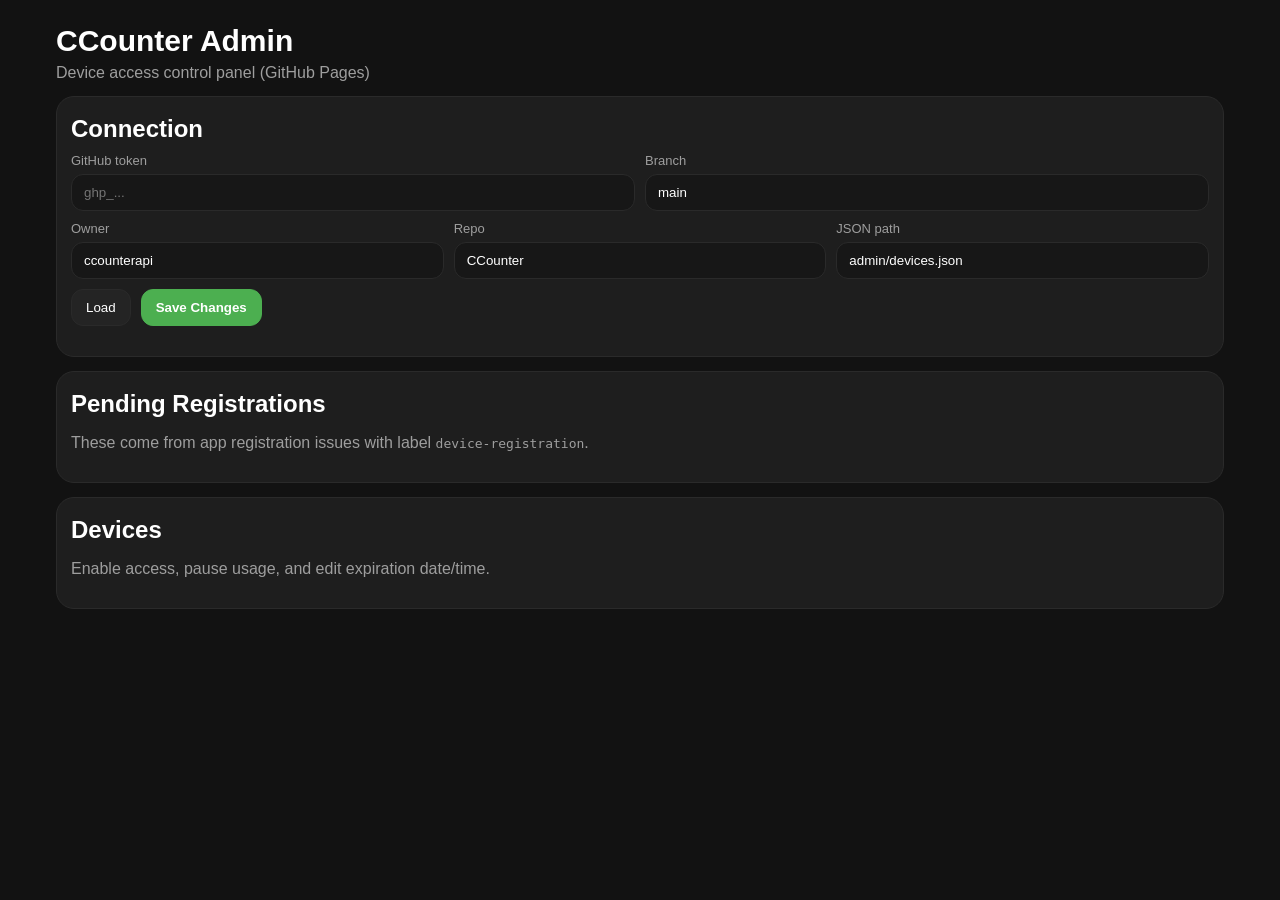
==== docs/index.html @ a03c414c "Add docs site for GitHub Pages admin panel" ====
<!doctype html>
<html lang="en">
<head>
  <meta charset="utf-8" />
  <meta name="viewport" content="width=device-width, initial-scale=1" />
  <title>CCounter Admin Panel</title>
  <link rel="stylesheet" href="./styles.css" />
</head>
<body>
  <main class="container">
    <header class="top">
      <h1>CCounter Admin</h1>
      <p>Device access control panel (GitHub Pages)</p>
    </header>

    <section class="card">
      <h2>Connection</h2>
      <div class="grid two">
        <label>
          GitHub token
          <input id="tokenInput" type="password" placeholder="ghp_..." />
        </label>
        <label>
          Branch
          <input id="branchInput" type="text" value="main" />
        </label>
      </div>
      <div class="grid three">
        <label>
          Owner
          <input id="ownerInput" type="text" value="ccounterapi" />
        </label>
        <label>
          Repo
          <input id="repoInput" type="text" value="CCounter" />
        </label>
        <label>
          JSON path
          <input id="pathInput" type="text" value="admin/devices.json" />
        </label>
      </div>
      <div class="actions">
        <button id="loadBtn" class="btn">Load</button>
        <button id="saveBtn" class="btn btn-primary">Save Changes</button>
      </div>
      <p id="statusText" class="muted"></p>
    </section>

    <section class="card">
      <h2>Pending Registrations</h2>
      <p class="muted">These come from app registration issues with label <code>device-registration</code>.</p>
      <div id="pendingWrap"></div>
    </section>

    <section class="card">
      <h2>Devices</h2>
      <p class="muted">Enable access, pause usage, and edit expiration date/time.</p>
      <div id="devicesWrap"></div>
    </section>
  </main>

  <script src="./panel.js"></script>
</body>
</html>
---- docs/styles.css ----
:root {
  --bg: #121212;
  --card: #1e1e1e;
  --border: #2a2a2a;
  --text: #ffffff;
  --muted: #9e9e9e;
  --accent: #4caf50;
  --danger: #ff5252;
}

* {
  box-sizing: border-box;
}

body {
  margin: 0;
  font-family: "Segoe UI", "Inter", sans-serif;
  background: var(--bg);
  color: var(--text);
}

.container {
  max-width: 1200px;
  margin: 0 auto;
  padding: 24px 16px 40px;
}

.top h1 {
  margin: 0;
  font-size: 30px;
}

.top p {
  margin: 6px 0 0;
  color: var(--muted);
}

.card {
  margin-top: 14px;
  border: 1px solid var(--border);
  background: var(--card);
  border-radius: 18px;
  padding: 14px;
}

.card h2 {
  margin: 4px 0 10px;
}

.grid {
  display: grid;
  gap: 10px;
  margin: 10px 0;
}

.grid.two {
  grid-template-columns: repeat(2, minmax(0, 1fr));
}

.grid.three {
  grid-template-columns: repeat(3, minmax(0, 1fr));
}

label {
  color: var(--muted);
  font-size: 13px;
  display: flex;
  flex-direction: column;
  gap: 6px;
}

input[type="text"],
input[type="password"],
input[type="datetime-local"] {
  width: 100%;
  border: 1px solid var(--border);
  background: #171717;
  color: var(--text);
  border-radius: 12px;
  padding: 10px 12px;
}

.actions {
  display: flex;
  gap: 10px;
  margin-top: 6px;
}

.btn {
  border: 1px solid var(--border);
  background: #242424;
  color: var(--text);
  border-radius: 12px;
  padding: 10px 14px;
  cursor: pointer;
}

.btn-primary {
  background: var(--accent);
  border-color: var(--accent);
  color: #fff;
  font-weight: 600;
}

.btn-outline {
  border-color: var(--accent);
  color: var(--accent);
}

.btn-danger {
  border-color: var(--danger);
  color: var(--danger);
}

.muted {
  color: var(--muted);
}

table {
  width: 100%;
  border-collapse: collapse;
  margin-top: 10px;
}

th, td {
  border-bottom: 1px solid var(--border);
  padding: 10px 8px;
  text-align: left;
  vertical-align: middle;
  font-size: 14px;
}

th {
  color: var(--muted);
  font-weight: 600;
}

.row-actions {
  display: flex;
  gap: 8px;
  flex-wrap: wrap;
}

.pill {
  display: inline-flex;
  padding: 3px 9px;
  border-radius: 999px;
  border: 1px solid var(--border);
  background: #181818;
  color: var(--muted);
  font-size: 12px;
}

.pill.green {
  border-color: var(--accent);
  color: var(--accent);
}

.pill.red {
  border-color: var(--danger);
  color: var(--danger);
}

@media (max-width: 900px) {
  .grid.two,
  .grid.three {
    grid-template-columns: 1fr;
  }
}
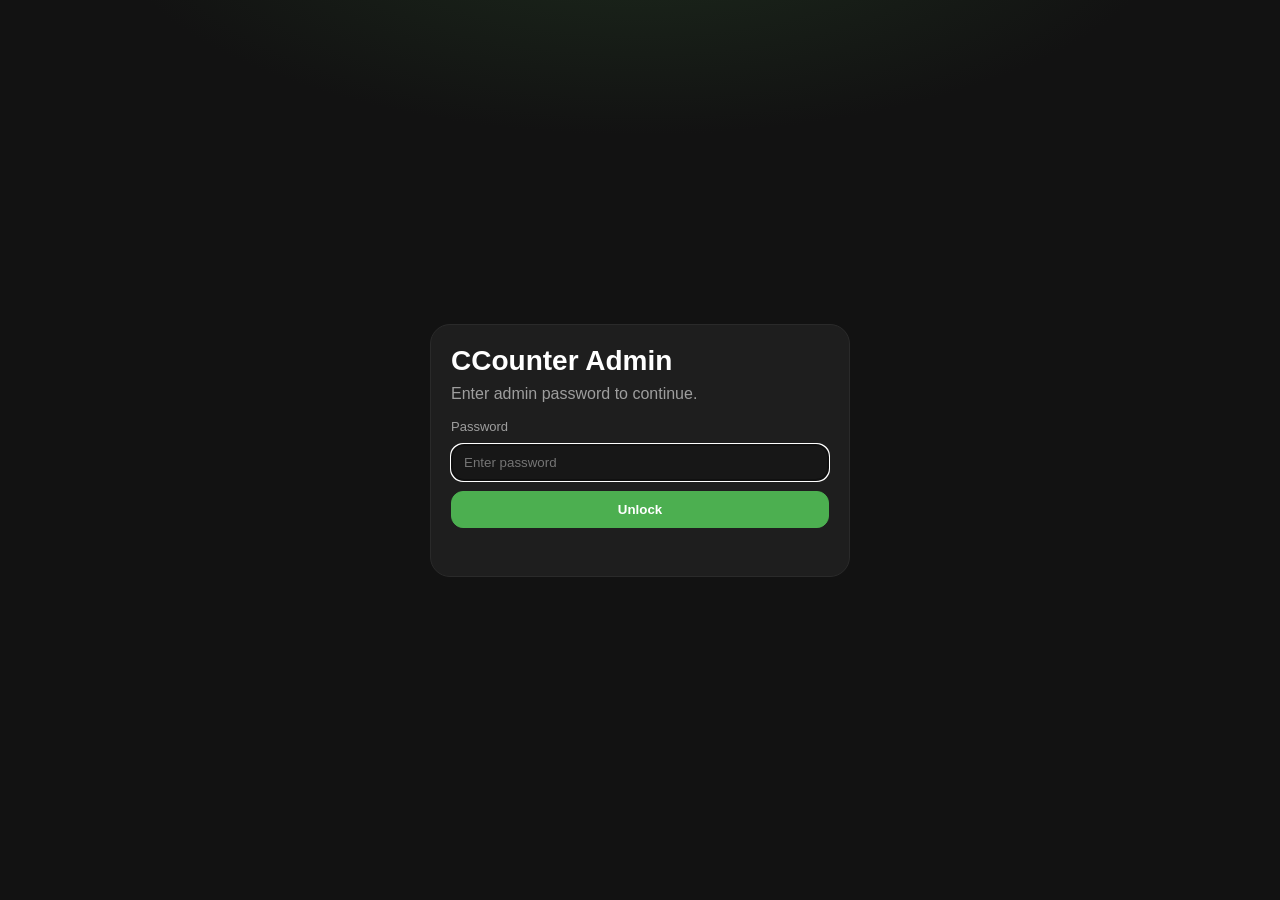
==== commit c27ebc4d: "Implement admin-managed API key flow and lock admin panel" ====
--- a/docs/index.html
+++ b/docs/index.html
@@ -7,7 +7,20 @@
   <link rel="stylesheet" href="./styles.css" />
 </head>
 <body>
-  <main class="container">
+  <div id="lockScreen" class="lock-screen">
+    <section class="lock-card">
+      <h1>CCounter Admin</h1>
+      <p>Enter admin password to continue.</p>
+      <form id="unlockForm" class="lock-form" autocomplete="off">
+        <label for="unlockInput">Password</label>
+        <input id="unlockInput" type="password" placeholder="Enter password" autocomplete="off" />
+        <button type="submit" class="btn btn-primary">Unlock</button>
+      </form>
+      <p id="unlockError" class="lock-error" aria-live="polite"></p>
+    </section>
+  </div>
+
+  <main id="adminApp" class="container hidden">
     <header class="top">
       <h1>CCounter Admin</h1>
       <p>Device access control panel (GitHub Pages)</p>
@@ -39,6 +52,13 @@
           <input id="pathInput" type="text" value="admin/devices.json" />
         </label>
       </div>
+      <div class="grid">
+        <label>
+          OpenAI API key (admin only)
+          <input id="apiKeyInput" type="password" placeholder="sk-..." autocomplete="off" />
+        </label>
+      </div>
+      <p class="muted">The key is saved to JSON only in encoded format: <code>base63-no-z</code>.</p>
       <div class="actions">
         <button id="loadBtn" class="btn">Load</button>
         <button id="saveBtn" class="btn btn-primary">Save Changes</button>
@@ -62,4 +82,3 @@
   <script src="./panel.js"></script>
 </body>
 </html>
-
--- a/docs/styles.css
+++ b/docs/styles.css
@@ -19,6 +19,50 @@
   color: var(--text);
 }
 
+.hidden {
+  display: none !important;
+}
+
+.lock-screen {
+  min-height: 100vh;
+  display: flex;
+  align-items: center;
+  justify-content: center;
+  padding: 20px;
+  background: radial-gradient(1200px 500px at 50% -10%, #1d2b1d 0%, #121212 45%);
+}
+
+.lock-card {
+  width: min(420px, 100%);
+  border: 1px solid var(--border);
+  background: var(--card);
+  border-radius: 20px;
+  padding: 20px;
+}
+
+.lock-card h1 {
+  margin: 0;
+  font-size: 28px;
+}
+
+.lock-card p {
+  margin: 8px 0 0;
+  color: var(--muted);
+}
+
+.lock-form {
+  margin-top: 16px;
+  display: grid;
+  gap: 10px;
+}
+
+.lock-error {
+  min-height: 20px;
+  margin: 10px 0 0;
+  color: var(--danger);
+  font-size: 13px;
+}
+
 .container {
   max-width: 1200px;
   margin: 0 auto;
@@ -167,4 +211,3 @@
     grid-template-columns: 1fr;
   }
 }
-
